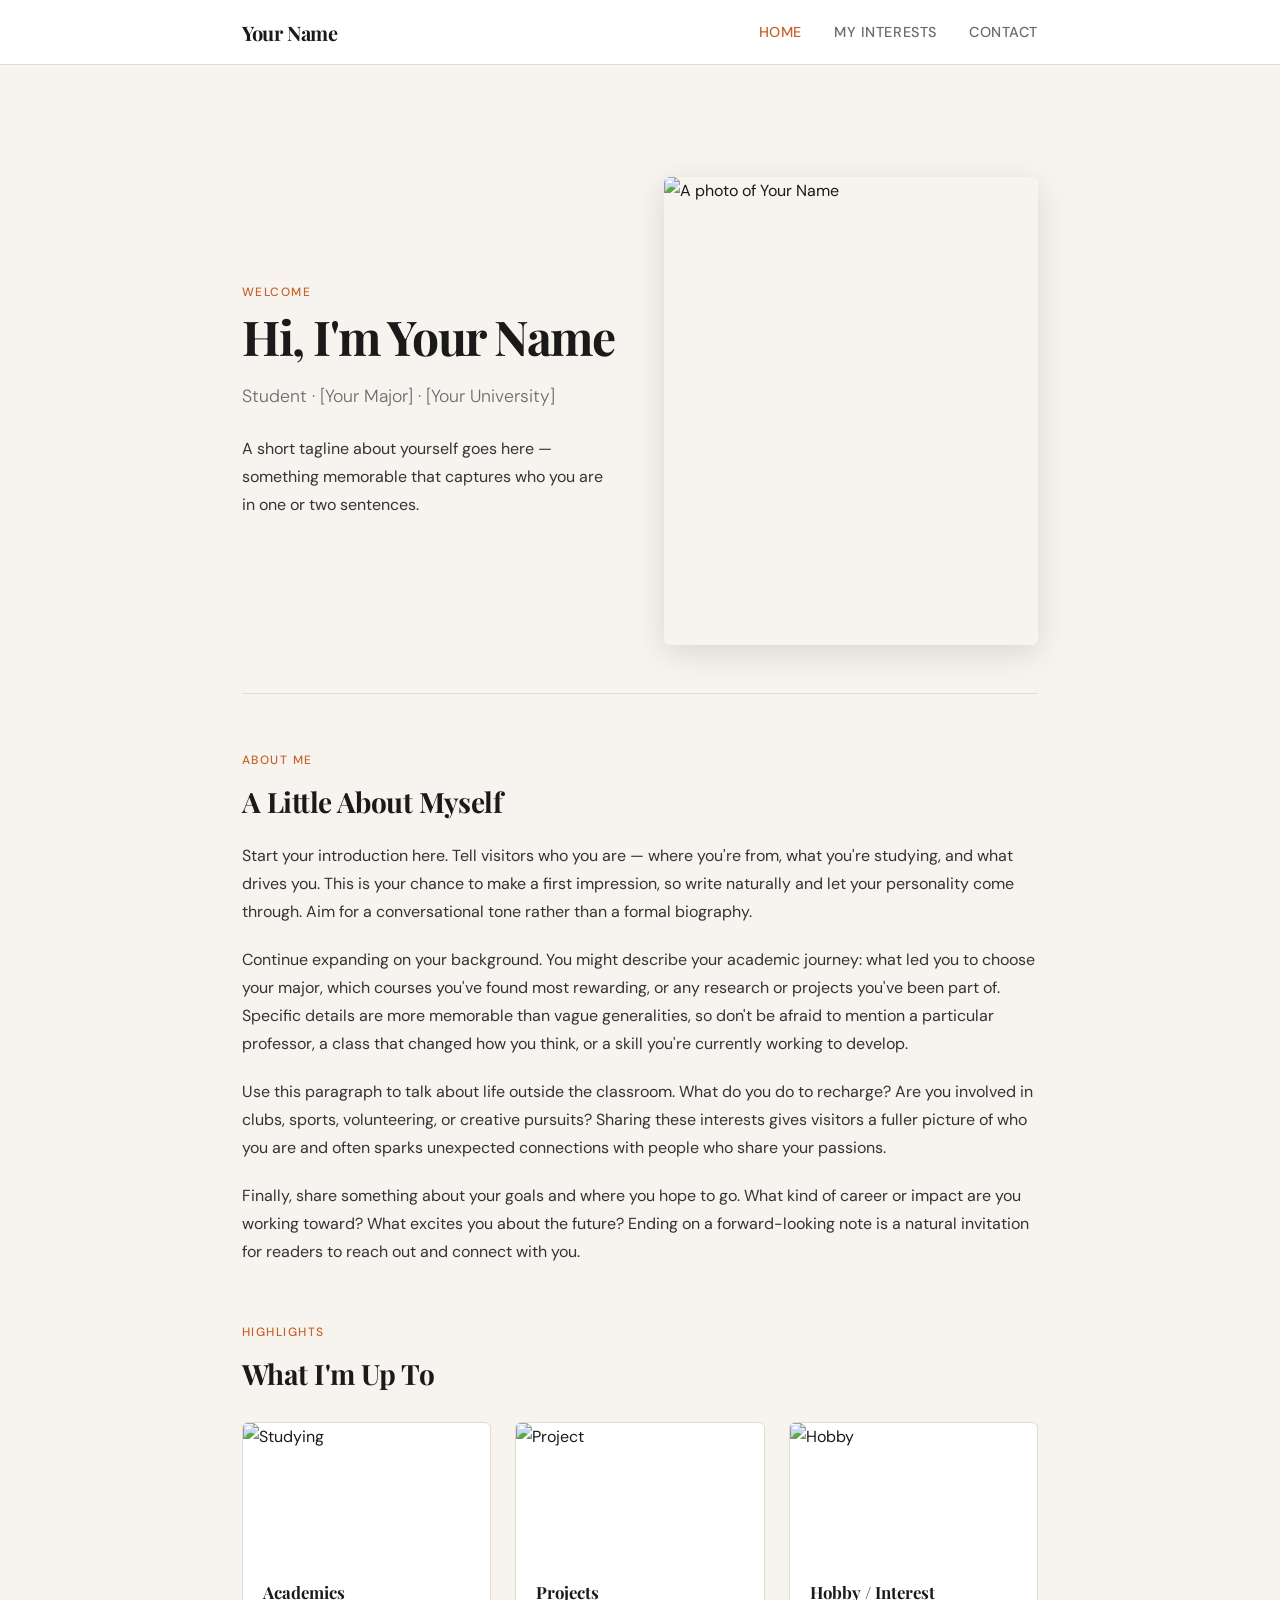
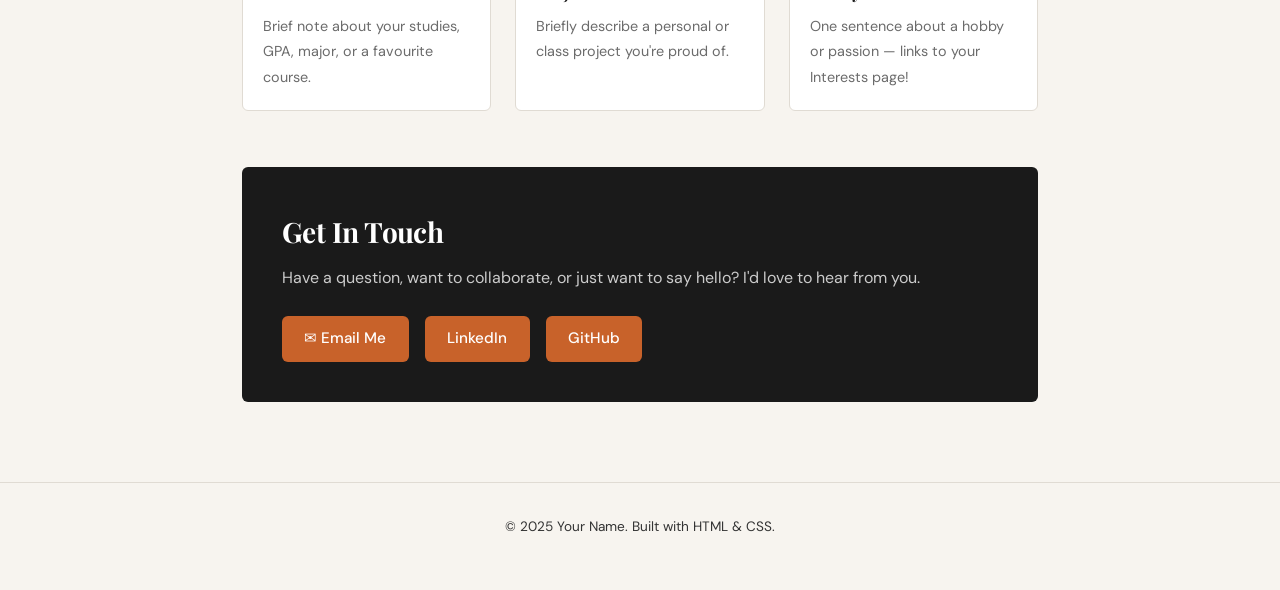
==== index.html @ 6c68a372 "added template files to dir" ====
<!DOCTYPE html>
<html lang="en">
<head>
  <meta charset="UTF-8" />
  <meta name="viewport" content="width=device-width, initial-scale=1.0" />
  <title>Your Name — Personal Website</title>
  <link rel="stylesheet" href="style.css" />
</head>
<body>

  <!-- ==================== NAVIGATION ==================== -->
  <nav>
    <div class="nav-inner">
      <a href="index.html" class="nav-logo">Your Name</a>
      <ul class="nav-links">
        <li><a href="index.html" class="active">Home</a></li>
        <li><a href="interests.html">My Interests</a></li>
        <li><a href="index.html#contact">Contact</a></li>
      </ul>
    </div>
  </nav>

  <!-- ==================== MAIN CONTENT ==================== -->
  <main class="page">

    <!-- HERO SECTION -->
    <section class="hero">
      <div class="hero-text">
        <p class="section-label">Welcome</p>
        <h1>Hi, I'm Your Name</h1>
        <p class="subtitle">Student · [Your Major] · [Your University]</p>
        <p>
          A short tagline about yourself goes here — something memorable that
          captures who you are in one or two sentences.
        </p>
      </div>
      <!-- Replace src with your own photo -->
      <img
        class="hero-img"
        src="images/profile.jpg"
        alt="A photo of Your Name"
      />
    </section>

    <!-- ABOUT SECTION -->
    <section class="section">
      <p class="section-label">About Me</p>
      <h2>A Little About Myself</h2>

      <!--
        REQUIREMENT: At least 200 words in this introduction.
        Replace the placeholder paragraphs below with your own text.
      -->
      <p>
        Start your introduction here. Tell visitors who you are — where you're
        from, what you're studying, and what drives you. This is your chance to
        make a first impression, so write naturally and let your personality
        come through. Aim for a conversational tone rather than a formal
        biography.
      </p>
      <p>
        Continue expanding on your background. You might describe your academic
        journey: what led you to choose your major, which courses you've found
        most rewarding, or any research or projects you've been part of. Specific
        details are more memorable than vague generalities, so don't be afraid
        to mention a particular professor, a class that changed how you think, or
        a skill you're currently working to develop.
      </p>
      <p>
        Use this paragraph to talk about life outside the classroom. What do you
        do to recharge? Are you involved in clubs, sports, volunteering, or
        creative pursuits? Sharing these interests gives visitors a fuller picture
        of who you are and often sparks unexpected connections with people who
        share your passions.
      </p>
      <p>
        Finally, share something about your goals and where you hope to go.
        What kind of career or impact are you working toward? What excites you
        about the future? Ending on a forward-looking note is a natural
        invitation for readers to reach out and connect with you.
        <!-- Add more text as needed to reach 200+ words total. -->
      </p>
    </section>

    <!-- QUICK HIGHLIGHTS (optional visual break) -->
    <section class="section">
      <p class="section-label">Highlights</p>
      <h2>What I'm Up To</h2>
      <div class="card-grid">

        <div class="card">
          <!-- Replace with a relevant image -->
          <img src="images/highlight1.jpg" alt="Studying" />
          <div class="card-body">
            <h3>Academics</h3>
            <p>Brief note about your studies, GPA, major, or a favourite course.</p>
          </div>
        </div>

        <div class="card">
          <img src="images/highlight2.jpg" alt="Project" />
          <div class="card-body">
            <h3>Projects</h3>
            <p>Briefly describe a personal or class project you're proud of.</p>
          </div>
        </div>

        <div class="card">
          <img src="images/highlight3.jpg" alt="Hobby" />
          <div class="card-body">
            <h3>Hobby / Interest</h3>
            <p>One sentence about a hobby or passion — links to your Interests page!</p>
          </div>
        </div>

      </div>
    </section>

    <!-- CONTACT SECTION -->
    <section class="contact-section" id="contact">
      <h2>Get In Touch</h2>
      <p>
        Have a question, want to collaborate, or just want to say hello?
        I'd love to hear from you.
      </p>
      <div class="contact-links">
        <!-- Replace with your real email -->
        <a class="contact-btn" href="mailto:you@example.com">
          ✉ Email Me
        </a>
        <!-- Replace with your real LinkedIn URL -->
        <a class="contact-btn" href="https://linkedin.com/in/yourprofile" target="_blank" rel="noopener">
          LinkedIn
        </a>
        <!-- Replace with your real GitHub URL -->
        <a class="contact-btn" href="https://github.com/yourusername" target="_blank" rel="noopener">
          GitHub
        </a>
      </div>
    </section>

  </main>

  <!-- ==================== FOOTER ==================== -->
  <footer>
    <p>&copy; 2025 Your Name. Built with HTML &amp; CSS.</p>
  </footer>

</body>
</html>
---- style.css ----
/* ===========================
   PERSONAL WEBSITE - style.css
   =========================== */

@import url('https://fonts.googleapis.com/css2?family=Playfair+Display:wght@400;700&family=DM+Sans:wght@300;400;500&display=swap');

/* --- CSS Variables (Color Scheme) --- */
:root {
  --bg:        #f7f4ef;
  --surface:   #ffffff;
  --ink:       #1a1a1a;
  --muted:     #6b6b6b;
  --accent:    #c8622a;
  --accent-lt: #f0ddd0;
  --border:    #e0dbd3;

  --font-display: 'Playfair Display', Georgia, serif;
  --font-body:    'DM Sans', sans-serif;

  --max-w: 860px;
  --radius: 6px;
}

/* --- Reset & Base --- */
*, *::before, *::after { box-sizing: border-box; margin: 0; padding: 0; }

html { scroll-behavior: smooth; }

body {
  background: var(--bg);
  color: var(--ink);
  font-family: var(--font-body);
  font-size: 1rem;
  line-height: 1.75;
  min-height: 100vh;
}

img {
  display: block;
  max-width: 100%;
  height: auto;
  border-radius: var(--radius);
}

a {
  color: var(--accent);
  text-decoration: none;
  transition: opacity 0.2s;
}
a:hover { opacity: 0.75; text-decoration: underline; }

/* ===========================
   NAVIGATION
   =========================== */
nav {
  background: var(--surface);
  border-bottom: 1px solid var(--border);
  position: sticky;
  top: 0;
  z-index: 100;
}

.nav-inner {
  max-width: var(--max-w);
  margin: 0 auto;
  padding: 0 2rem;
  display: flex;
  align-items: center;
  justify-content: space-between;
  height: 64px;
}

.nav-logo {
  font-family: var(--font-display);
  font-size: 1.25rem;
  color: var(--ink);
  font-weight: 700;
  letter-spacing: -0.02em;
}
.nav-logo:hover { opacity: 0.7; text-decoration: none; }

.nav-links {
  display: flex;
  gap: 2rem;
  list-style: none;
}

.nav-links a {
  color: var(--muted);
  font-size: 0.9rem;
  font-weight: 500;
  letter-spacing: 0.04em;
  text-transform: uppercase;
}
.nav-links a:hover,
.nav-links a.active { color: var(--accent); text-decoration: none; }

/* ===========================
   PAGE WRAPPER
   =========================== */
.page {
  max-width: var(--max-w);
  margin: 0 auto;
  padding: 3rem 2rem 5rem;
}

/* ===========================
   HERO (Home Page)
   =========================== */
.hero {
  display: grid;
  grid-template-columns: 1fr 1fr;
  gap: 3rem;
  align-items: center;
  padding: 4rem 0 3rem;
  border-bottom: 1px solid var(--border);
  margin-bottom: 3.5rem;
}

.hero-text h1 {
  font-family: var(--font-display);
  font-size: clamp(2rem, 5vw, 3rem);
  line-height: 1.15;
  letter-spacing: -0.03em;
  margin-bottom: 1rem;
}

.hero-text .subtitle {
  font-size: 1.1rem;
  color: var(--muted);
  font-weight: 300;
  margin-bottom: 1.5rem;
}

.hero-img {
  width: 100%;
  aspect-ratio: 4/5;
  object-fit: cover;
  border-radius: var(--radius);
  box-shadow: 0 8px 32px rgba(0,0,0,0.12);
}

/* ===========================
   SECTION HEADINGS
   =========================== */
.section-label {
  font-size: 0.75rem;
  font-weight: 500;
  letter-spacing: 0.12em;
  text-transform: uppercase;
  color: var(--accent);
  margin-bottom: 0.4rem;
}

h2 {
  font-family: var(--font-display);
  font-size: 1.75rem;
  letter-spacing: -0.02em;
  margin-bottom: 1rem;
}

h3 {
  font-family: var(--font-display);
  font-size: 1.25rem;
  margin-bottom: 0.75rem;
}

p { margin-bottom: 1.25rem; color: #333; }

/* ===========================
   CONTENT SECTIONS
   =========================== */
.section { margin-bottom: 3.5rem; }

/* Inline image with text */
.media-block {
  display: grid;
  grid-template-columns: 1fr 1.6fr;
  gap: 2rem;
  align-items: start;
  margin: 2rem 0;
}
.media-block img {
  width: 100%;
  aspect-ratio: 1;
  object-fit: cover;
}

/* ===========================
   LISTS
   =========================== */
ul.styled, ol.styled {
  padding-left: 1.4rem;
  margin-bottom: 1.25rem;
}
ul.styled li, ol.styled li {
  margin-bottom: 0.5rem;
  color: #333;
}
ul.styled li::marker { color: var(--accent); }
ol.styled li::marker { color: var(--accent); font-weight: 700; }

/* Tag-pill list */
.tag-list {
  display: flex;
  flex-wrap: wrap;
  gap: 0.5rem;
  list-style: none;
  padding: 0;
  margin-bottom: 1.5rem;
}
.tag-list li {
  background: var(--accent-lt);
  color: var(--accent);
  padding: 0.25rem 0.8rem;
  border-radius: 999px;
  font-size: 0.85rem;
  font-weight: 500;
}

/* ===========================
   CARDS (Second Page)
   =========================== */
.card-grid {
  display: grid;
  grid-template-columns: repeat(auto-fill, minmax(240px, 1fr));
  gap: 1.5rem;
  margin: 1.5rem 0;
}

.card {
  background: var(--surface);
  border: 1px solid var(--border);
  border-radius: var(--radius);
  overflow: hidden;
  transition: box-shadow 0.25s, transform 0.25s;
}
.card:hover {
  box-shadow: 0 6px 24px rgba(0,0,0,0.1);
  transform: translateY(-3px);
}
.card img {
  width: 100%;
  aspect-ratio: 16/9;
  object-fit: cover;
  border-radius: 0;
}
.card-body { padding: 1rem 1.25rem 1.25rem; }
.card-body h3 { font-size: 1.05rem; margin-bottom: 0.4rem; }
.card-body p  { font-size: 0.9rem; margin-bottom: 0; color: var(--muted); }

/* ===========================
   CONTACT SECTION
   =========================== */
.contact-section {
  background: var(--ink);
  color: #f7f4ef;
  border-radius: var(--radius);
  padding: 2.5rem;
  margin-top: 3rem;
}
.contact-section h2 {
  color: #fff;
  margin-bottom: 0.5rem;
}
.contact-section p {
  color: #ccc;
  margin-bottom: 1.5rem;
}
.contact-links {
  display: flex;
  flex-wrap: wrap;
  gap: 1rem;
}
.contact-btn {
  display: inline-flex;
  align-items: center;
  gap: 0.5rem;
  background: var(--accent);
  color: #fff !important;
  padding: 0.6rem 1.4rem;
  border-radius: var(--radius);
  font-weight: 500;
  font-size: 0.95rem;
  transition: background 0.2s, transform 0.15s;
}
.contact-btn:hover {
  background: #a84e1f;
  transform: translateY(-1px);
  text-decoration: none;
  opacity: 1;
}

/* ===========================
   FOOTER
   =========================== */
footer {
  border-top: 1px solid var(--border);
  text-align: center;
  padding: 2rem;
  font-size: 0.85rem;
  color: var(--muted);
}

/* ===========================
   RESPONSIVE
   =========================== */
@media (max-width: 640px) {
  .hero { grid-template-columns: 1fr; }
  .hero-img { order: -1; aspect-ratio: 16/9; }
  .media-block { grid-template-columns: 1fr; }
  .nav-links { gap: 1.2rem; }
}
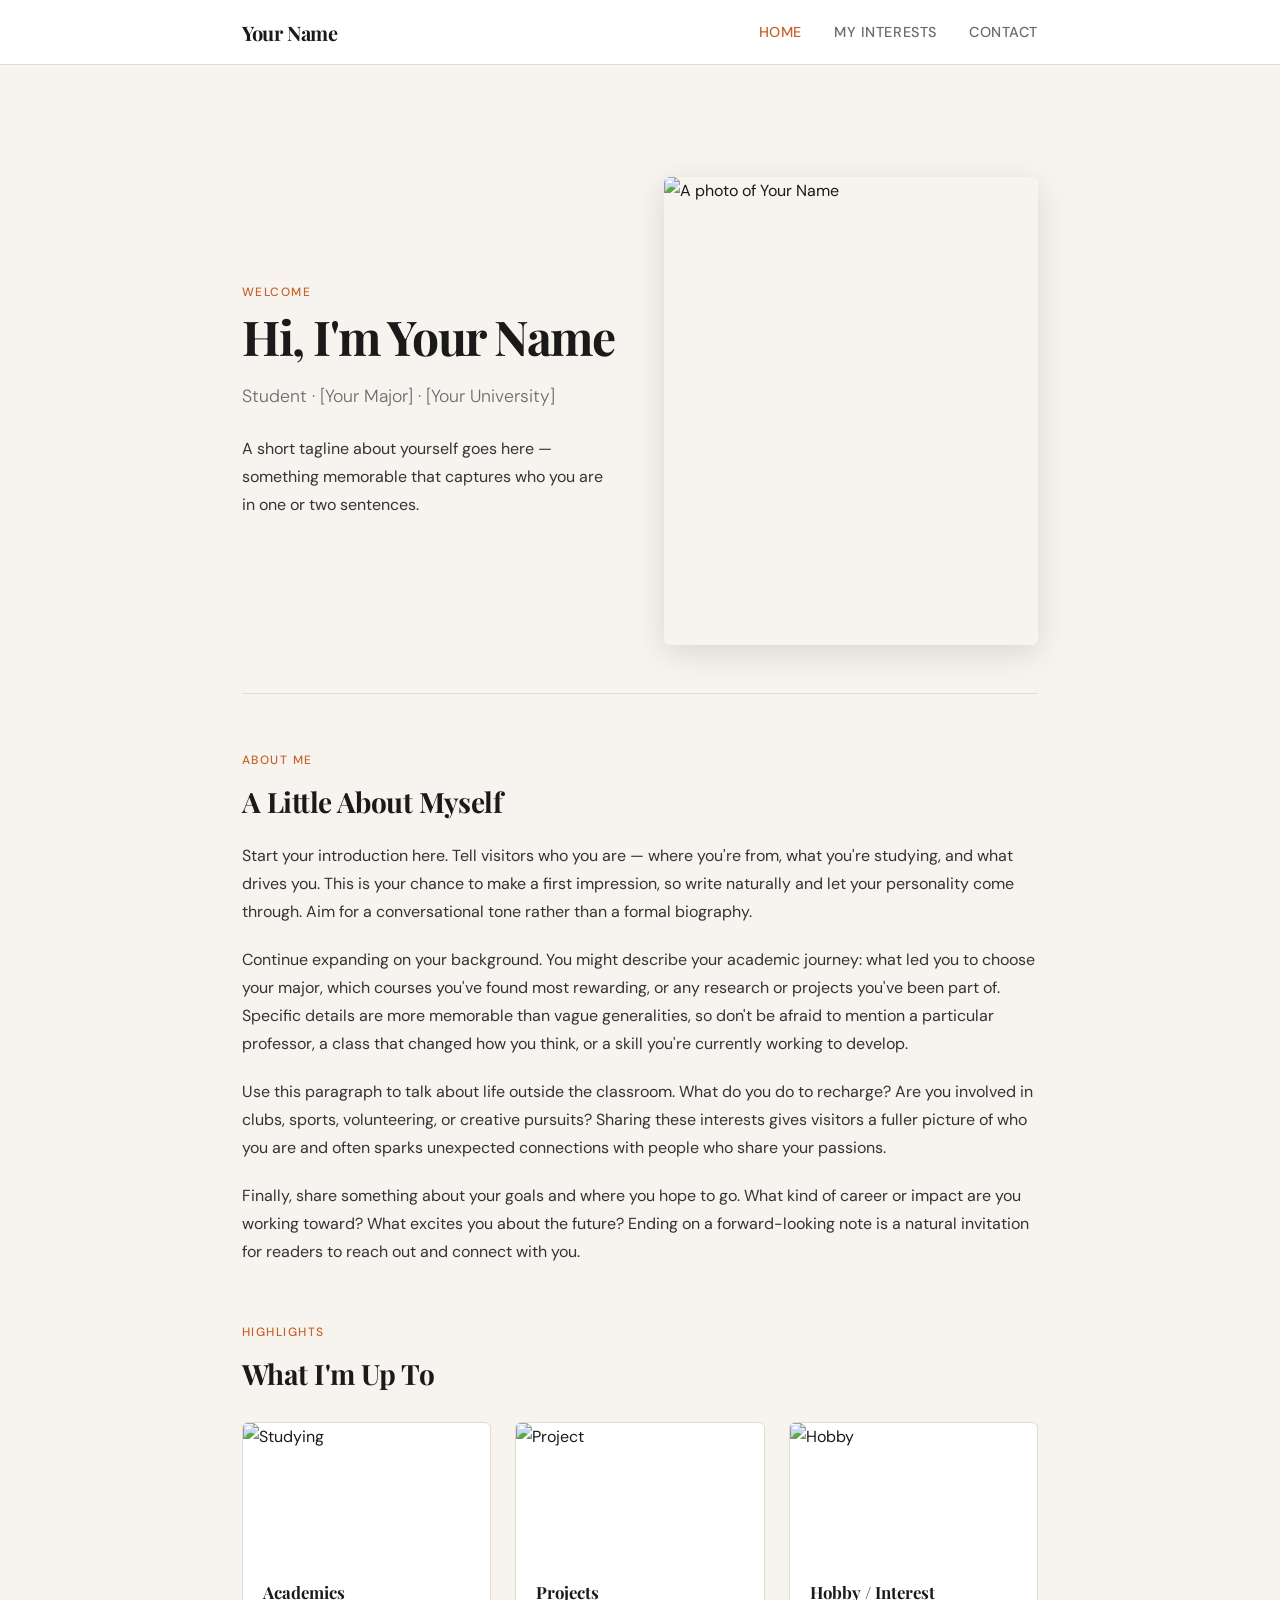
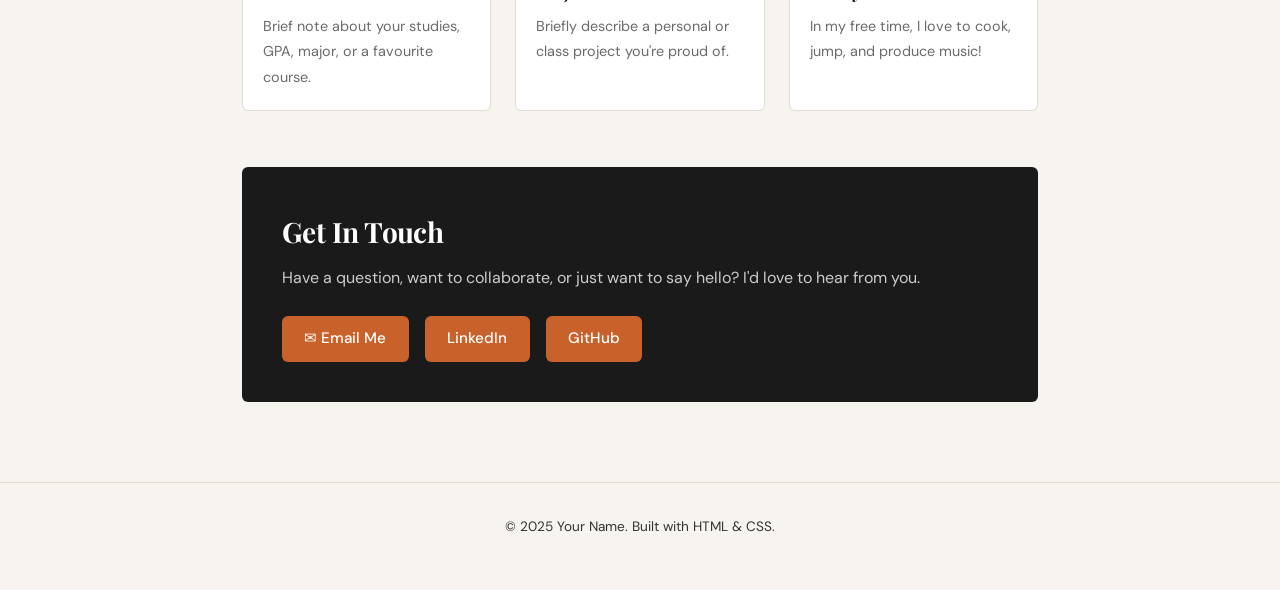
==== commit a5a80be9: "changed some of the personal info" ====
--- a/index.html
+++ b/index.html
@@ -109,7 +109,7 @@
           <img src="images/highlight3.jpg" alt="Hobby" />
           <div class="card-body">
             <h3>Hobby / Interest</h3>
-            <p>One sentence about a hobby or passion — links to your Interests page!</p>
+            <p>In my free time, I love to cook, jump, and produce music!</p>
           </div>
         </div>
 
@@ -125,15 +125,15 @@
       </p>
       <div class="contact-links">
         <!-- Replace with your real email -->
-        <a class="contact-btn" href="mailto:you@example.com">
+        <a class="contact-btn" href="ianspraguesolberg@gmail.com">
           ✉ Email Me
         </a>
         <!-- Replace with your real LinkedIn URL -->
-        <a class="contact-btn" href="https://linkedin.com/in/yourprofile" target="_blank" rel="noopener">
+        <a class="contact-btn" href="https://linkedin.com/in/iansolberg" target="_blank" rel="noopener">
           LinkedIn
         </a>
         <!-- Replace with your real GitHub URL -->
-        <a class="contact-btn" href="https://github.com/yourusername" target="_blank" rel="noopener">
+        <a class="contact-btn" href="https://github.com/iasolb" target="_blank" rel="noopener">
           GitHub
         </a>
       </div>
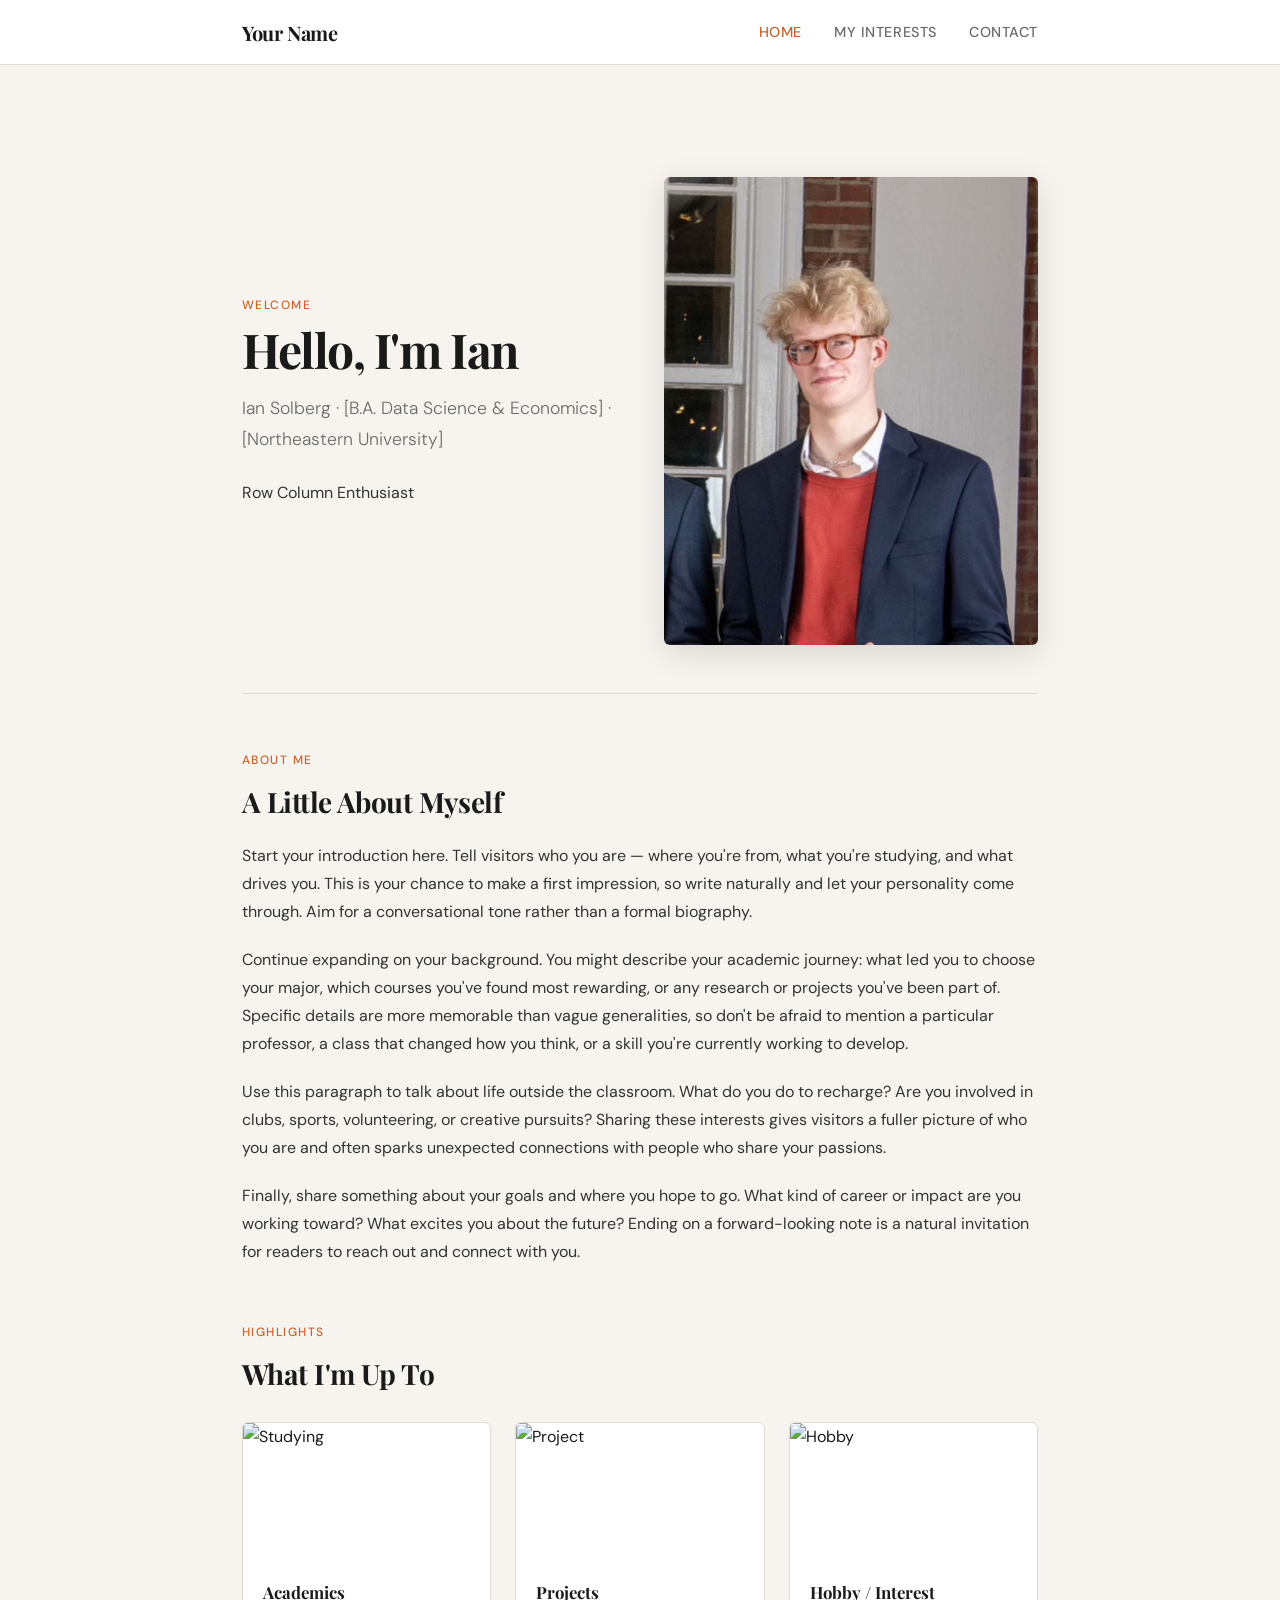
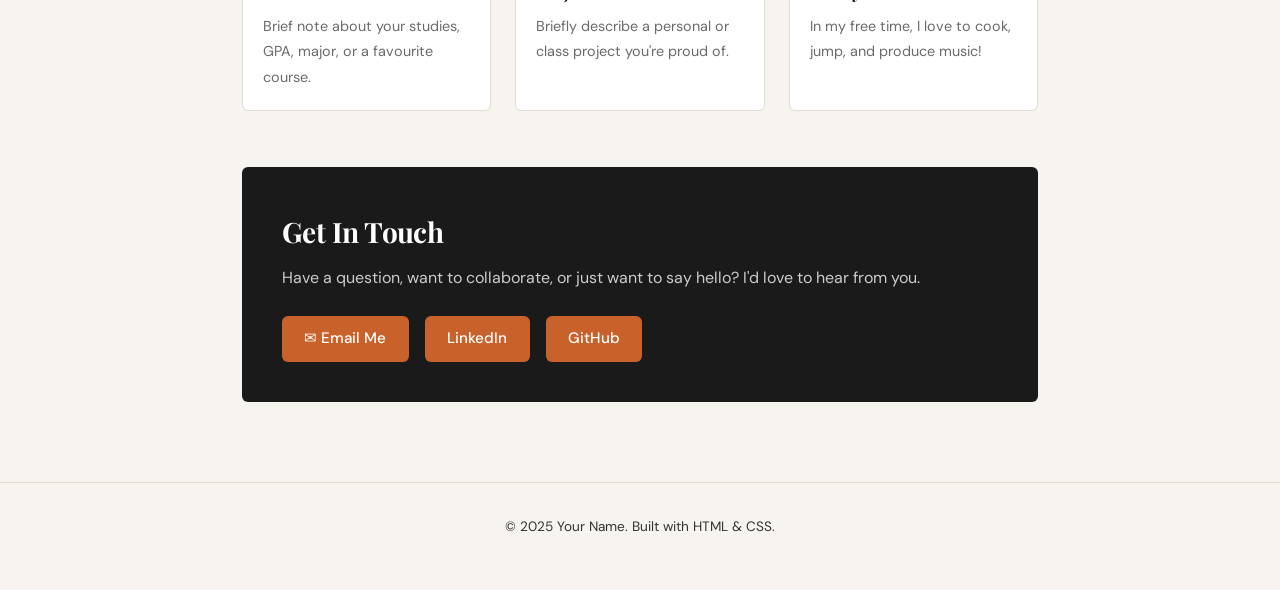
==== commit f3da8616: "please work" ====
--- a/index.html
+++ b/index.html
@@ -27,18 +27,17 @@
     <section class="hero">
       <div class="hero-text">
         <p class="section-label">Welcome</p>
-        <h1>Hi, I'm Your Name</h1>
-        <p class="subtitle">Student · [Your Major] · [Your University]</p>
+        <h1>Hello, I'm Ian</h1>
+        <p class="subtitle">Ian Solberg · [B.A. Data Science & Economics] · [Northeastern University]</p>
         <p>
-          A short tagline about yourself goes here — something memorable that
-          captures who you are in one or two sentences.
+          Row Column Enthusiast
         </p>
       </div>
       <!-- Replace src with your own photo -->
       <img
         class="hero-img"
-        src="images/profile.jpg"
-        alt="A photo of Your Name"
+        src="resources/ProfilePic.jpg"
+        alt=""
       />
     </section>
 
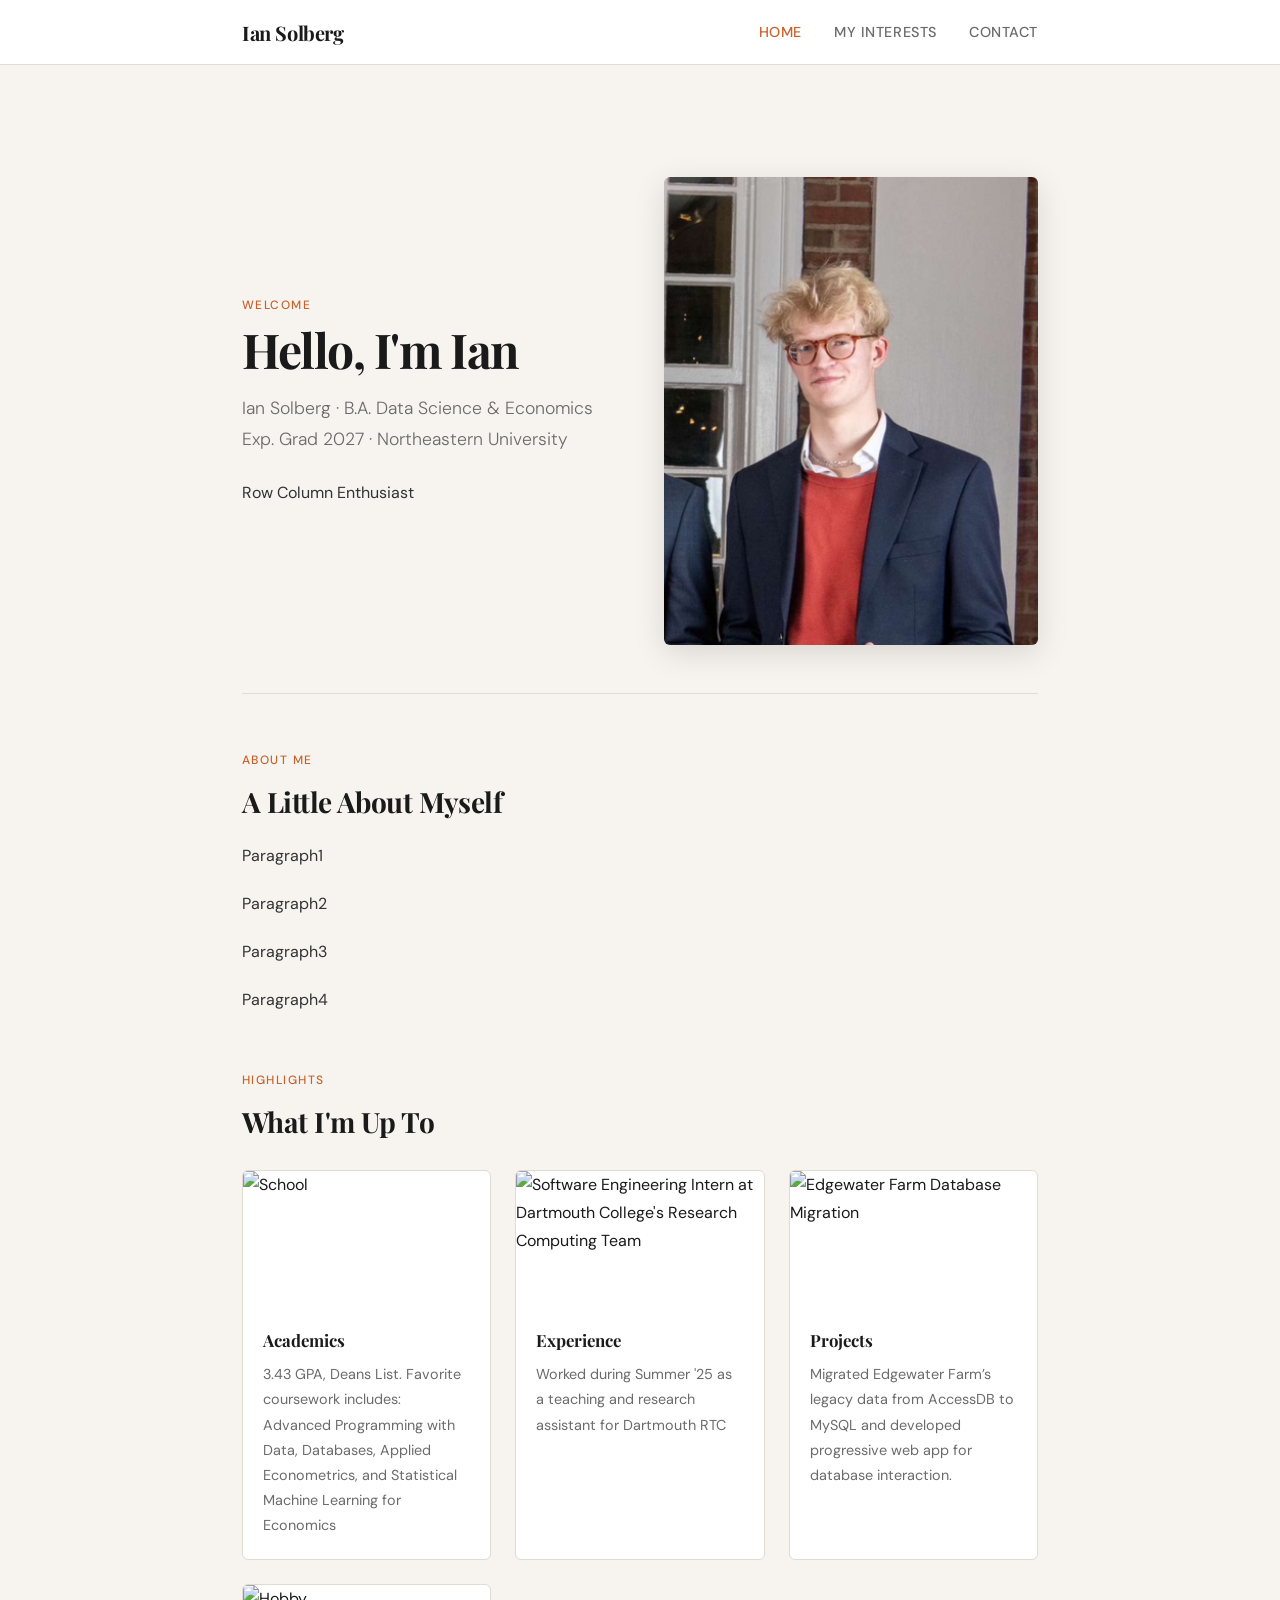
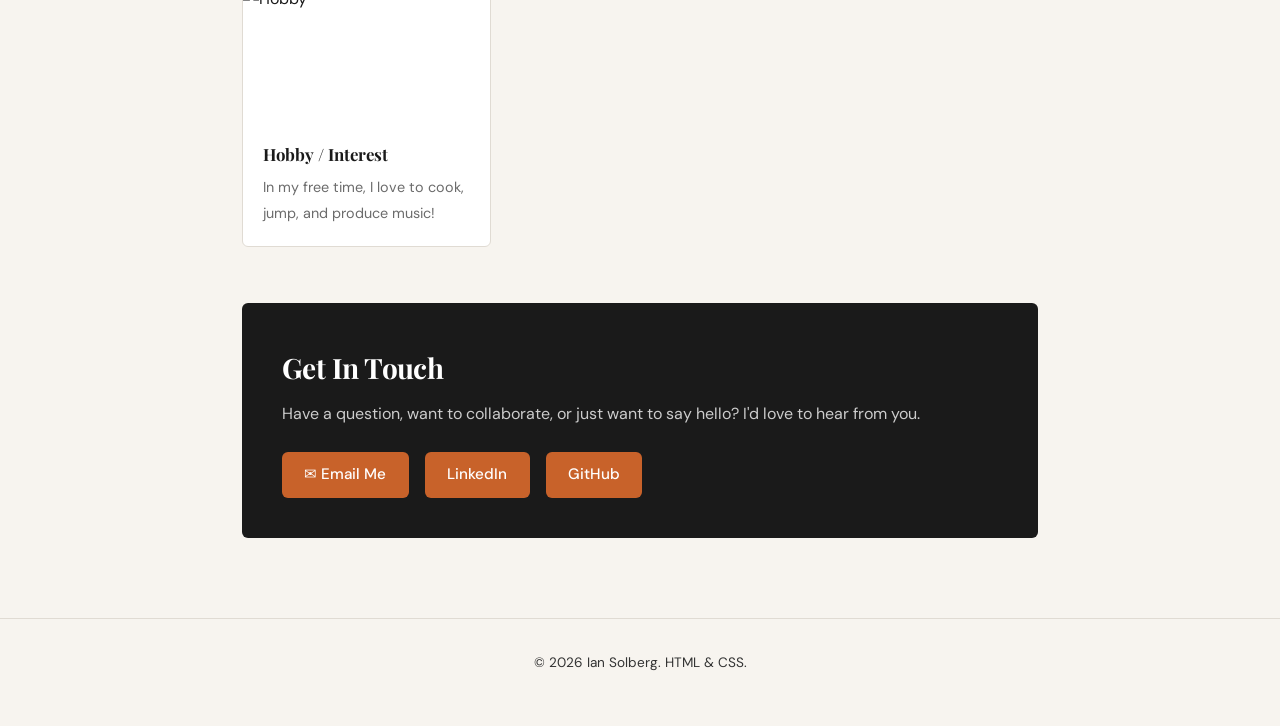
==== commit dad14807: "edgewater picture etc" ====
--- a/index.html
+++ b/index.html
@@ -3,7 +3,7 @@
 <head>
   <meta charset="UTF-8" />
   <meta name="viewport" content="width=device-width, initial-scale=1.0" />
-  <title>Your Name — Personal Website</title>
+  <title>Ian Solberg — Personal Site</title>
   <link rel="stylesheet" href="style.css" />
 </head>
 <body>
@@ -11,7 +11,7 @@
   <!-- ==================== NAVIGATION ==================== -->
   <nav>
     <div class="nav-inner">
-      <a href="index.html" class="nav-logo">Your Name</a>
+      <a href="index.html" class="nav-logo">Ian Solberg</a>
       <ul class="nav-links">
         <li><a href="index.html" class="active">Home</a></li>
         <li><a href="interests.html">My Interests</a></li>
@@ -28,7 +28,7 @@
       <div class="hero-text">
         <p class="section-label">Welcome</p>
         <h1>Hello, I'm Ian</h1>
-        <p class="subtitle">Ian Solberg · [B.A. Data Science & Economics] · [Northeastern University]</p>
+        <p class="subtitle">Ian Solberg · B.A. Data Science & Economics Exp. Grad 2027 · Northeastern University</p>
         <p>
           Row Column Enthusiast
         </p>
@@ -51,33 +51,16 @@
         Replace the placeholder paragraphs below with your own text.
       -->
       <p>
-        Start your introduction here. Tell visitors who you are — where you're
-        from, what you're studying, and what drives you. This is your chance to
-        make a first impression, so write naturally and let your personality
-        come through. Aim for a conversational tone rather than a formal
-        biography.
+        Paragraph1
       </p>
       <p>
-        Continue expanding on your background. You might describe your academic
-        journey: what led you to choose your major, which courses you've found
-        most rewarding, or any research or projects you've been part of. Specific
-        details are more memorable than vague generalities, so don't be afraid
-        to mention a particular professor, a class that changed how you think, or
-        a skill you're currently working to develop.
+        Paragraph2
       </p>
       <p>
-        Use this paragraph to talk about life outside the classroom. What do you
-        do to recharge? Are you involved in clubs, sports, volunteering, or
-        creative pursuits? Sharing these interests gives visitors a fuller picture
-        of who you are and often sparks unexpected connections with people who
-        share your passions.
+        Paragraph3
       </p>
       <p>
-        Finally, share something about your goals and where you hope to go.
-        What kind of career or impact are you working toward? What excites you
-        about the future? Ending on a forward-looking note is a natural
-        invitation for readers to reach out and connect with you.
-        <!-- Add more text as needed to reach 200+ words total. -->
+        Paragraph4
       </p>
     </section>
 
@@ -89,23 +72,30 @@
 
         <div class="card">
           <!-- Replace with a relevant image -->
-          <img src="images/highlight1.jpg" alt="Studying" />
+          <img src="resources/northeastern.jpg" alt="School" />
           <div class="card-body">
             <h3>Academics</h3>
-            <p>Brief note about your studies, GPA, major, or a favourite course.</p>
+            <p>3.43 GPA, Deans List. Favorite coursework includes: Advanced Programming with Data, Databases, Applied Econometrics, and Statistical Machine Learning for Economics</p>
+          </div>
+        </div>
+        <div class="card">
+          <img src="resources/dartmouth.jpg" alt="Software Engineering Intern at Dartmouth College's Research Computing Team" />
+          <div class="card-body">
+            <h3>Experience</h3>
+            <p>Worked during Summer '25 as a teaching and research assistant for Dartmouth RTC</p>
           </div>
         </div>
 
         <div class="card">
-          <img src="images/highlight2.jpg" alt="Project" />
+          <img src="resources/edgewater.jpg" alt="Edgewater Farm Database Migration" />
           <div class="card-body">
             <h3>Projects</h3>
-            <p>Briefly describe a personal or class project you're proud of.</p>
+            <p>Migrated Edgewater Farm’s legacy data from AccessDB to MySQL and developed progressive web app for database interaction.</p>
           </div>
         </div>
 
         <div class="card">
-          <img src="images/highlight3.jpg" alt="Hobby" />
+          <img src="resources/jump.jpg" alt="Hobby" />
           <div class="card-body">
             <h3>Hobby / Interest</h3>
             <p>In my free time, I love to cook, jump, and produce music!</p>
@@ -142,7 +132,7 @@
 
   <!-- ==================== FOOTER ==================== -->
   <footer>
-    <p>&copy; 2025 Your Name. Built with HTML &amp; CSS.</p>
+    <p>&copy; 2026 Ian Solberg. HTML &amp; CSS.</p>
   </footer>
 
 </body>
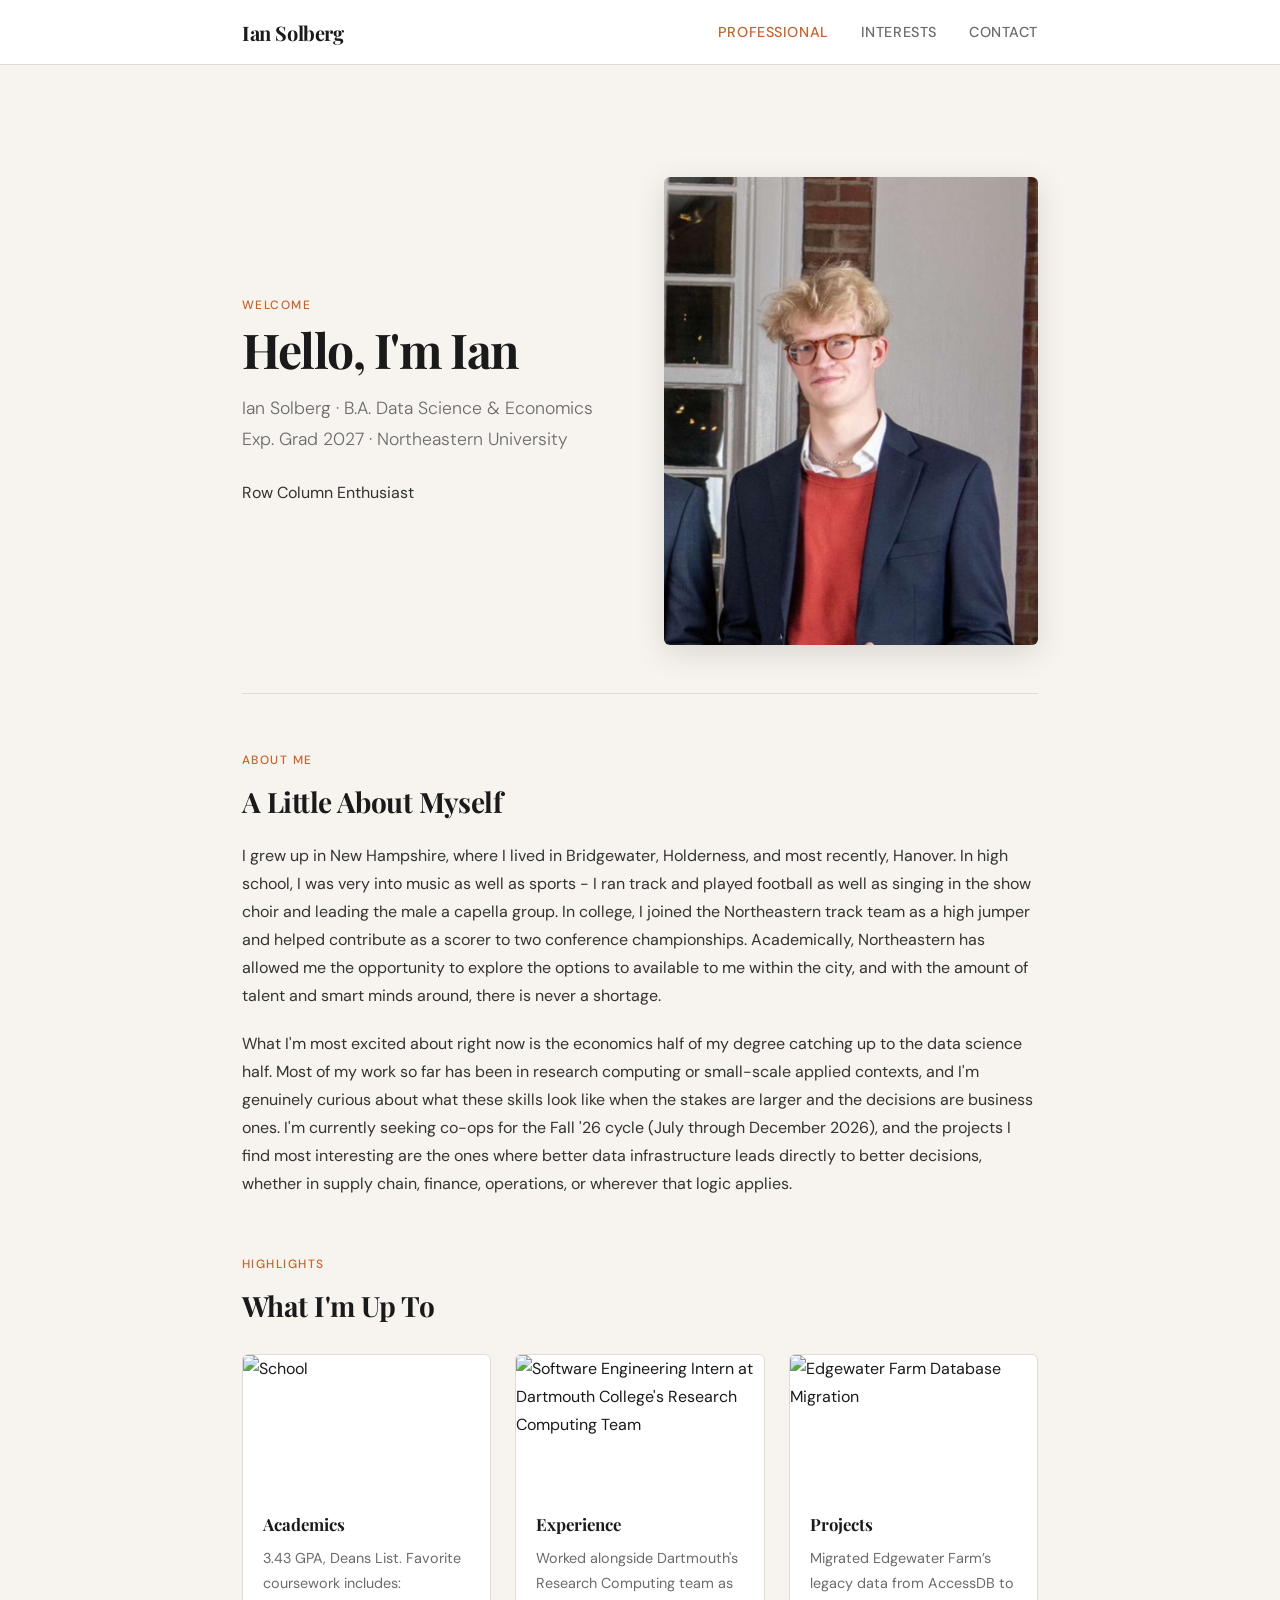
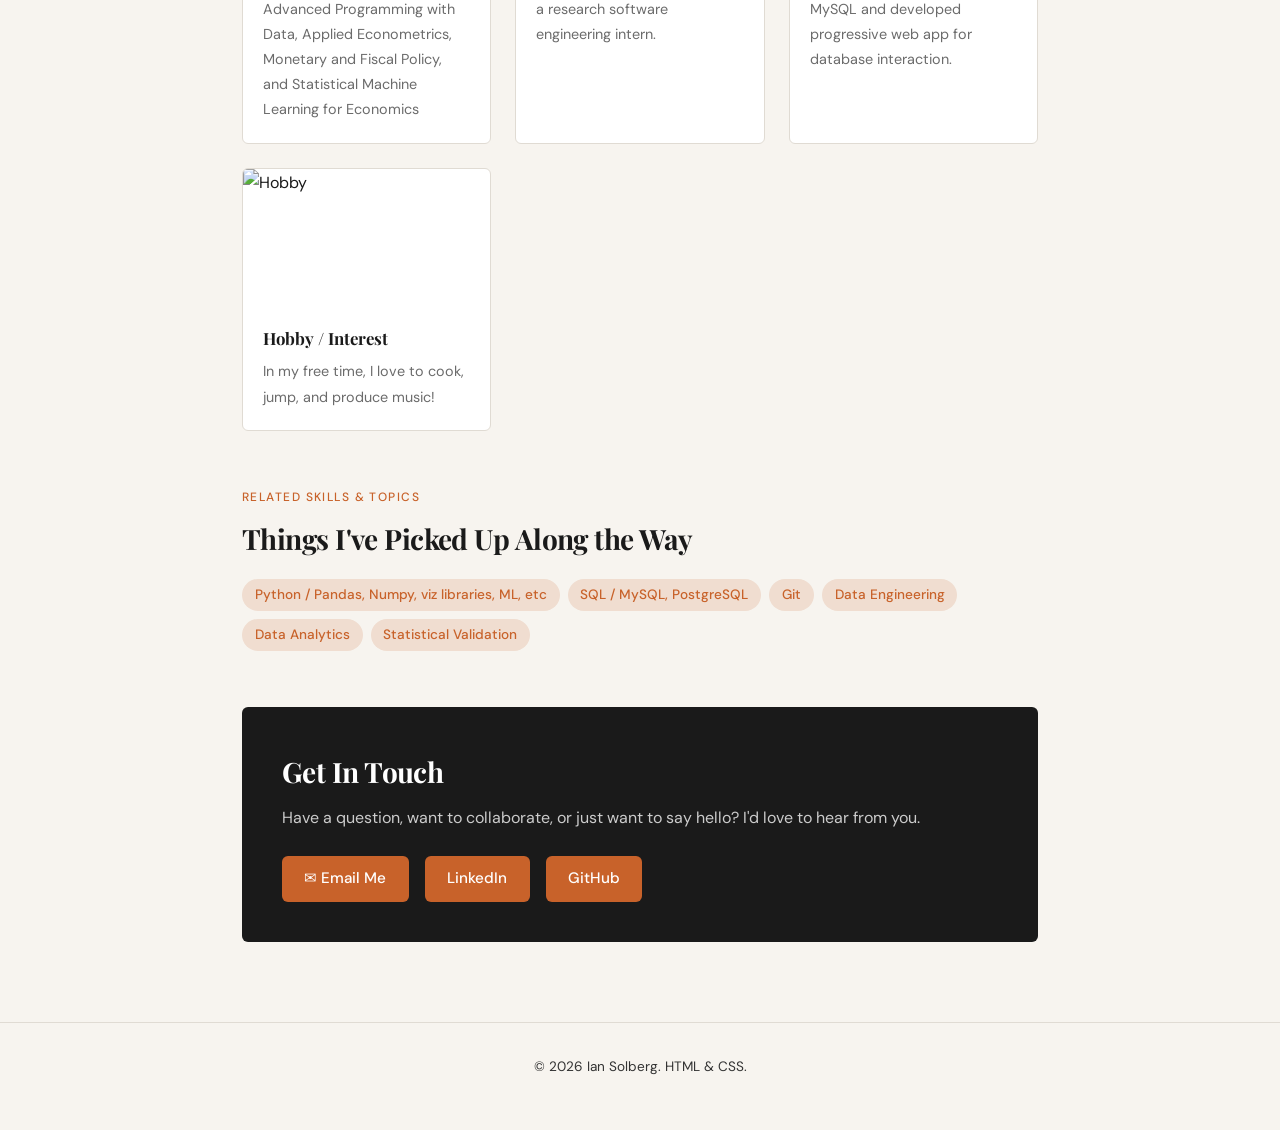
==== commit 9794ec8e: "not sure why not synced" ====
--- a/index.html
+++ b/index.html
@@ -13,8 +13,8 @@
     <div class="nav-inner">
       <a href="index.html" class="nav-logo">Ian Solberg</a>
       <ul class="nav-links">
-        <li><a href="index.html" class="active">Home</a></li>
-        <li><a href="interests.html">My Interests</a></li>
+        <li><a href="index.html" class="active">Professional</a></li>
+        <li><a href="interests.html">Interests</a></li>
         <li><a href="index.html#contact">Contact</a></li>
       </ul>
     </div>
@@ -51,16 +51,15 @@
         Replace the placeholder paragraphs below with your own text.
       -->
       <p>
-        Paragraph1
+        I grew up in New Hampshire, where I lived in Bridgewater, Holderness, and most recently, Hanover. 
+        In high school, I was very into music as well as sports - I ran track and played football as well as 
+        singing in the show choir and leading the male a capella group. In college, I joined the Northeastern
+        track team as a high jumper and helped contribute as a scorer to two conference championships. Academically,
+        Northeastern has allowed me the opportunity to explore the options to available to me within the city, and with the amount
+        of talent and smart minds around, there is never a shortage.
       </p>
       <p>
-        Paragraph2
-      </p>
-      <p>
-        Paragraph3
-      </p>
-      <p>
-        Paragraph4
+        What I'm most excited about right now is the economics half of my degree catching up to the data science half. Most of my work so far has been in research computing or small-scale applied contexts, and I'm genuinely curious about what these skills look like when the stakes are larger and the decisions are business ones. I'm currently seeking co-ops for the Fall '26 cycle (July through December 2026), and the projects I find most interesting are the ones where better data infrastructure leads directly to better decisions, whether in supply chain, finance, operations, or wherever that logic applies.
       </p>
     </section>
 
@@ -75,14 +74,14 @@
           <img src="resources/northeastern.jpg" alt="School" />
           <div class="card-body">
             <h3>Academics</h3>
-            <p>3.43 GPA, Deans List. Favorite coursework includes: Advanced Programming with Data, Databases, Applied Econometrics, and Statistical Machine Learning for Economics</p>
+            <p>3.43 GPA, Deans List. Favorite coursework includes: Advanced Programming with Data, Applied Econometrics, Monetary and Fiscal Policy, and Statistical Machine Learning for Economics</p>
           </div>
         </div>
         <div class="card">
           <img src="resources/dartmouth.jpg" alt="Software Engineering Intern at Dartmouth College's Research Computing Team" />
           <div class="card-body">
             <h3>Experience</h3>
-            <p>Worked during Summer '25 as a teaching and research assistant for Dartmouth RTC</p>
+            <p>Worked alongside Dartmouth's Research Computing team as a research software engineering intern.</p>
           </div>
         </div>
 
@@ -103,6 +102,22 @@
         </div>
 
       </div>
+    </section>
+
+    <section class="section">
+      <p class="section-label">Related Skills &amp; Topics</p>
+      <h2>Things I've Picked Up Along the Way</h2>
+     
+
+      <!-- Tag-pill list (unordered) -->
+      <ul class="tag-list">
+        <li>Python / Pandas, Numpy, viz libraries, ML, etc</li>
+        <li>SQL / MySQL, PostgreSQL</li>
+        <li>Git</li>
+        <li>Data Engineering</li>
+        <li>Data Analytics</li>
+        <li>Statistical Validation</li>
+      </ul>
     </section>
 
     <!-- CONTACT SECTION -->
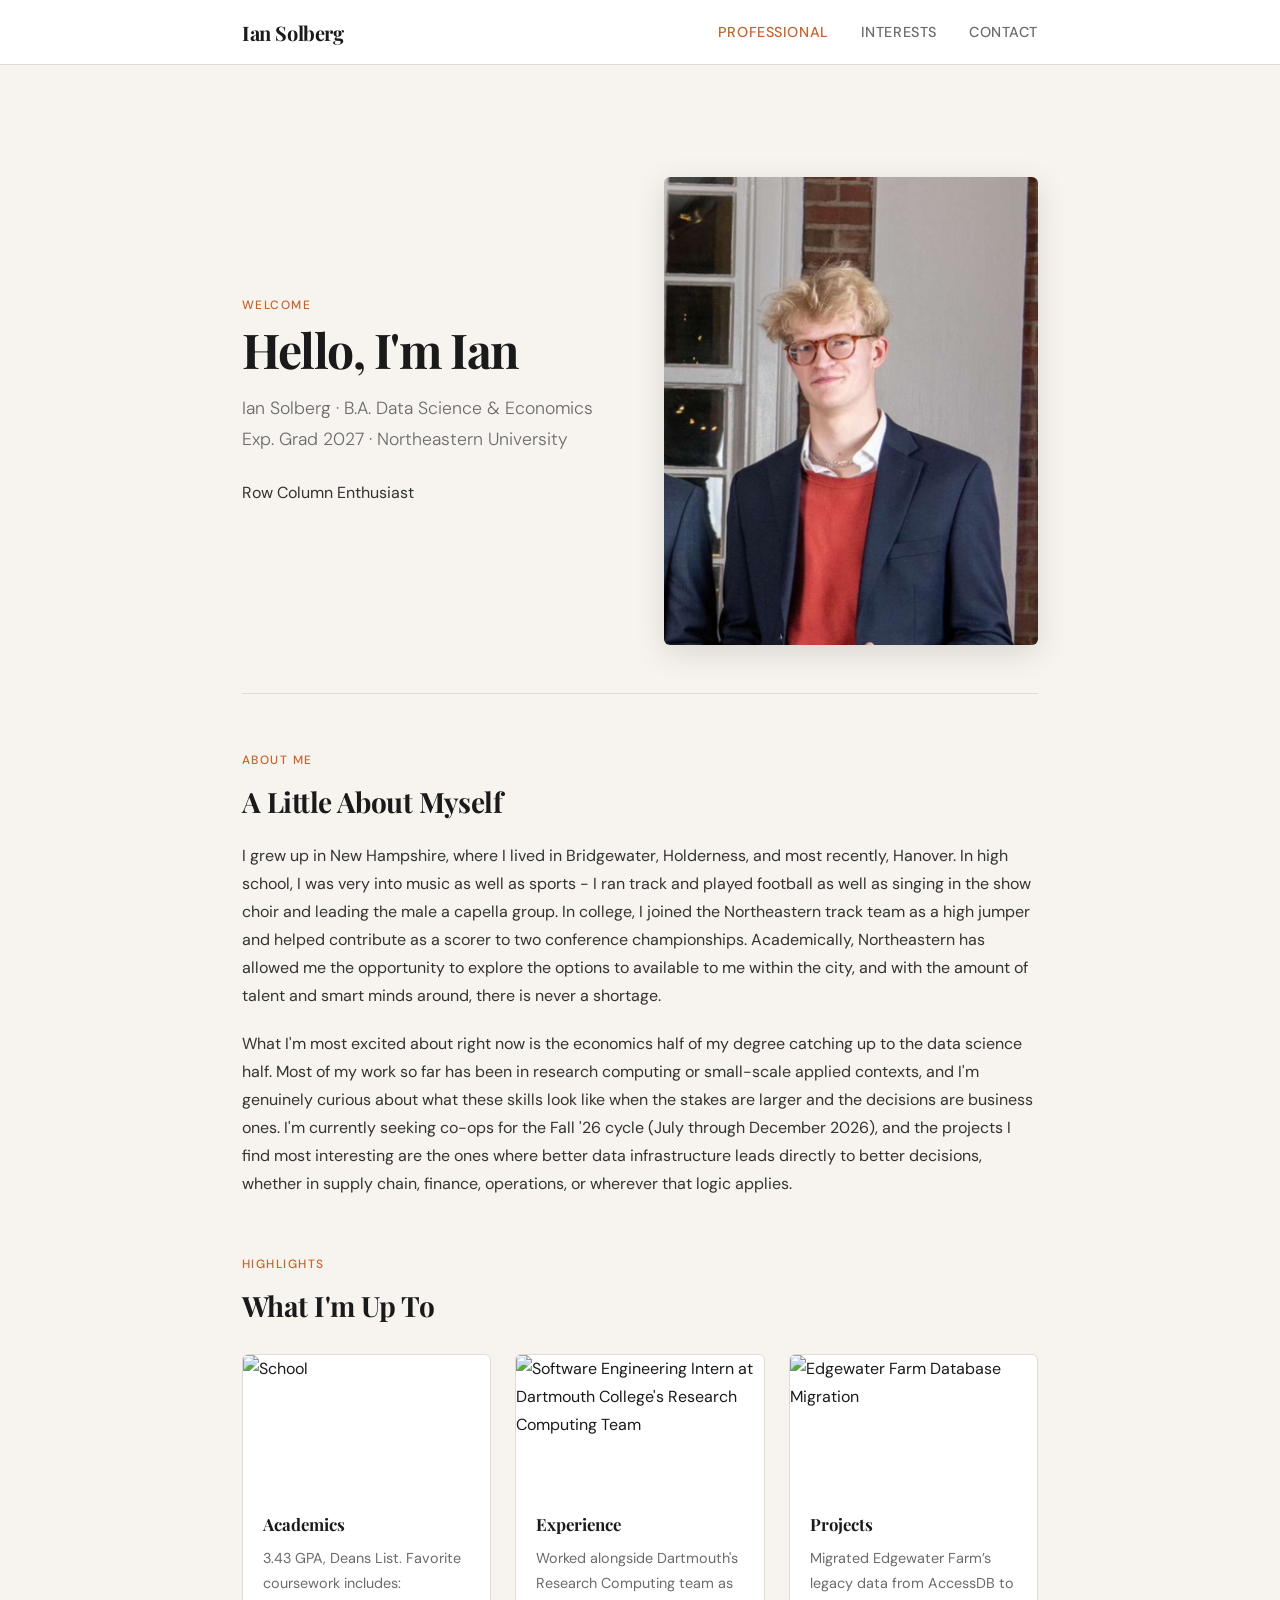
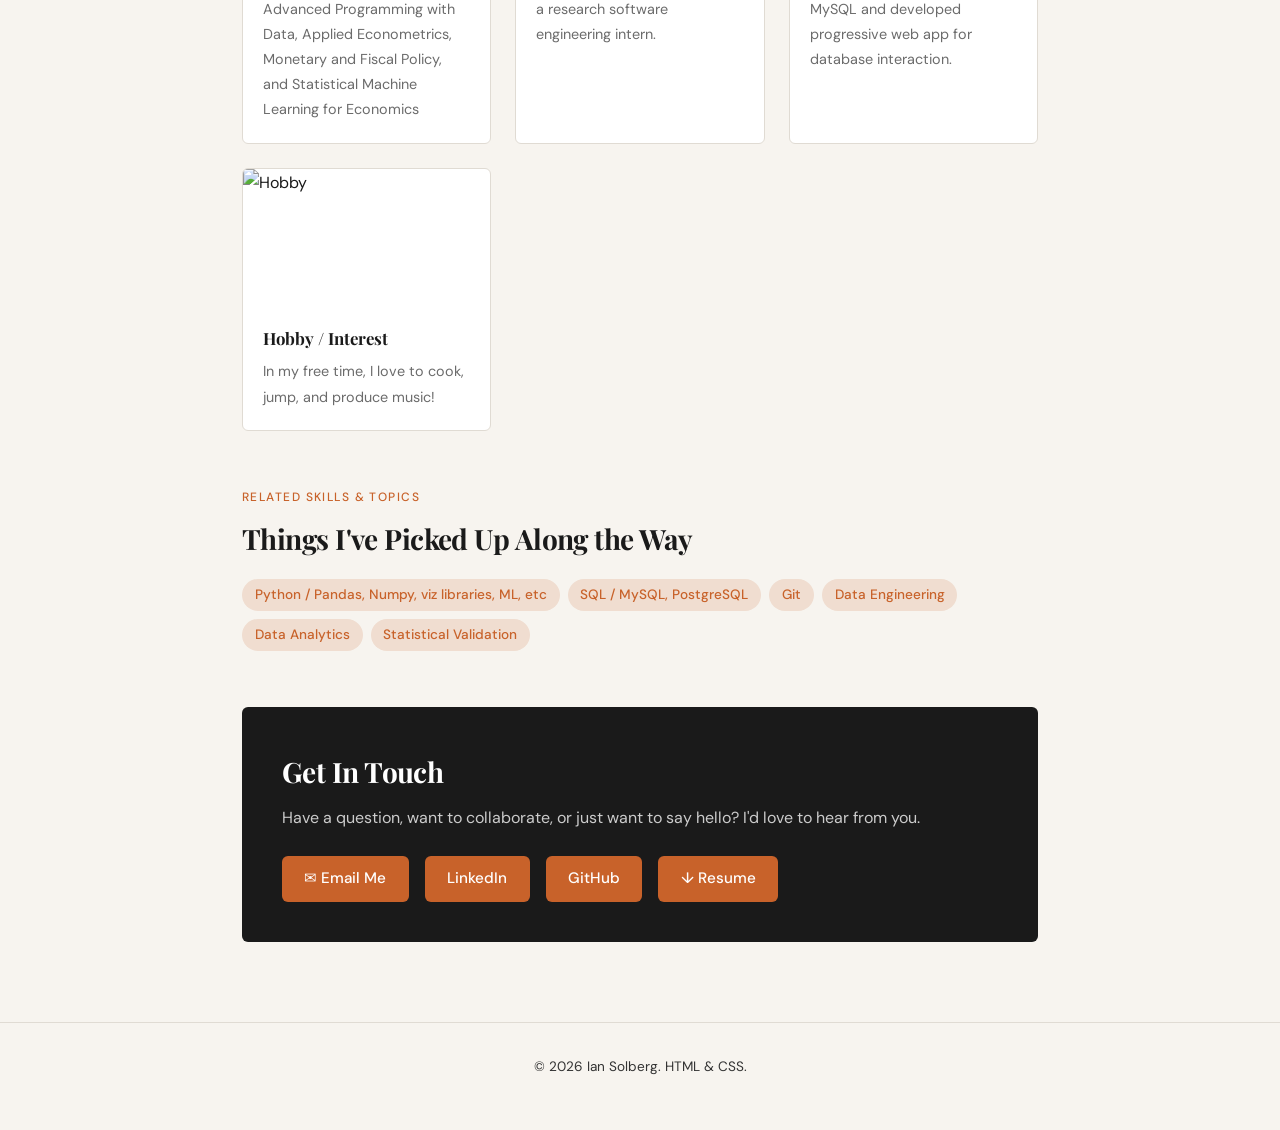
==== commit e8b5d136: "added new changes to webiste" ====
--- a/index.html
+++ b/index.html
@@ -129,7 +129,7 @@
       </p>
       <div class="contact-links">
         <!-- Replace with your real email -->
-        <a class="contact-btn" href="ianspraguesolberg@gmail.com">
+        <a class="contact-btn" href="mailto:ianspraguesolberg@gmail.com">
           ✉ Email Me
         </a>
         <!-- Replace with your real LinkedIn URL -->
@@ -139,6 +139,9 @@
         <!-- Replace with your real GitHub URL -->
         <a class="contact-btn" href="https://github.com/iasolb" target="_blank" rel="noopener">
           GitHub
+        </a>
+        <a class="contact-btn" href="resources/resume.pdf" download="Ian-Solberg_Resume.pdf">
+          ↓ Resume
         </a>
       </div>
     </section>
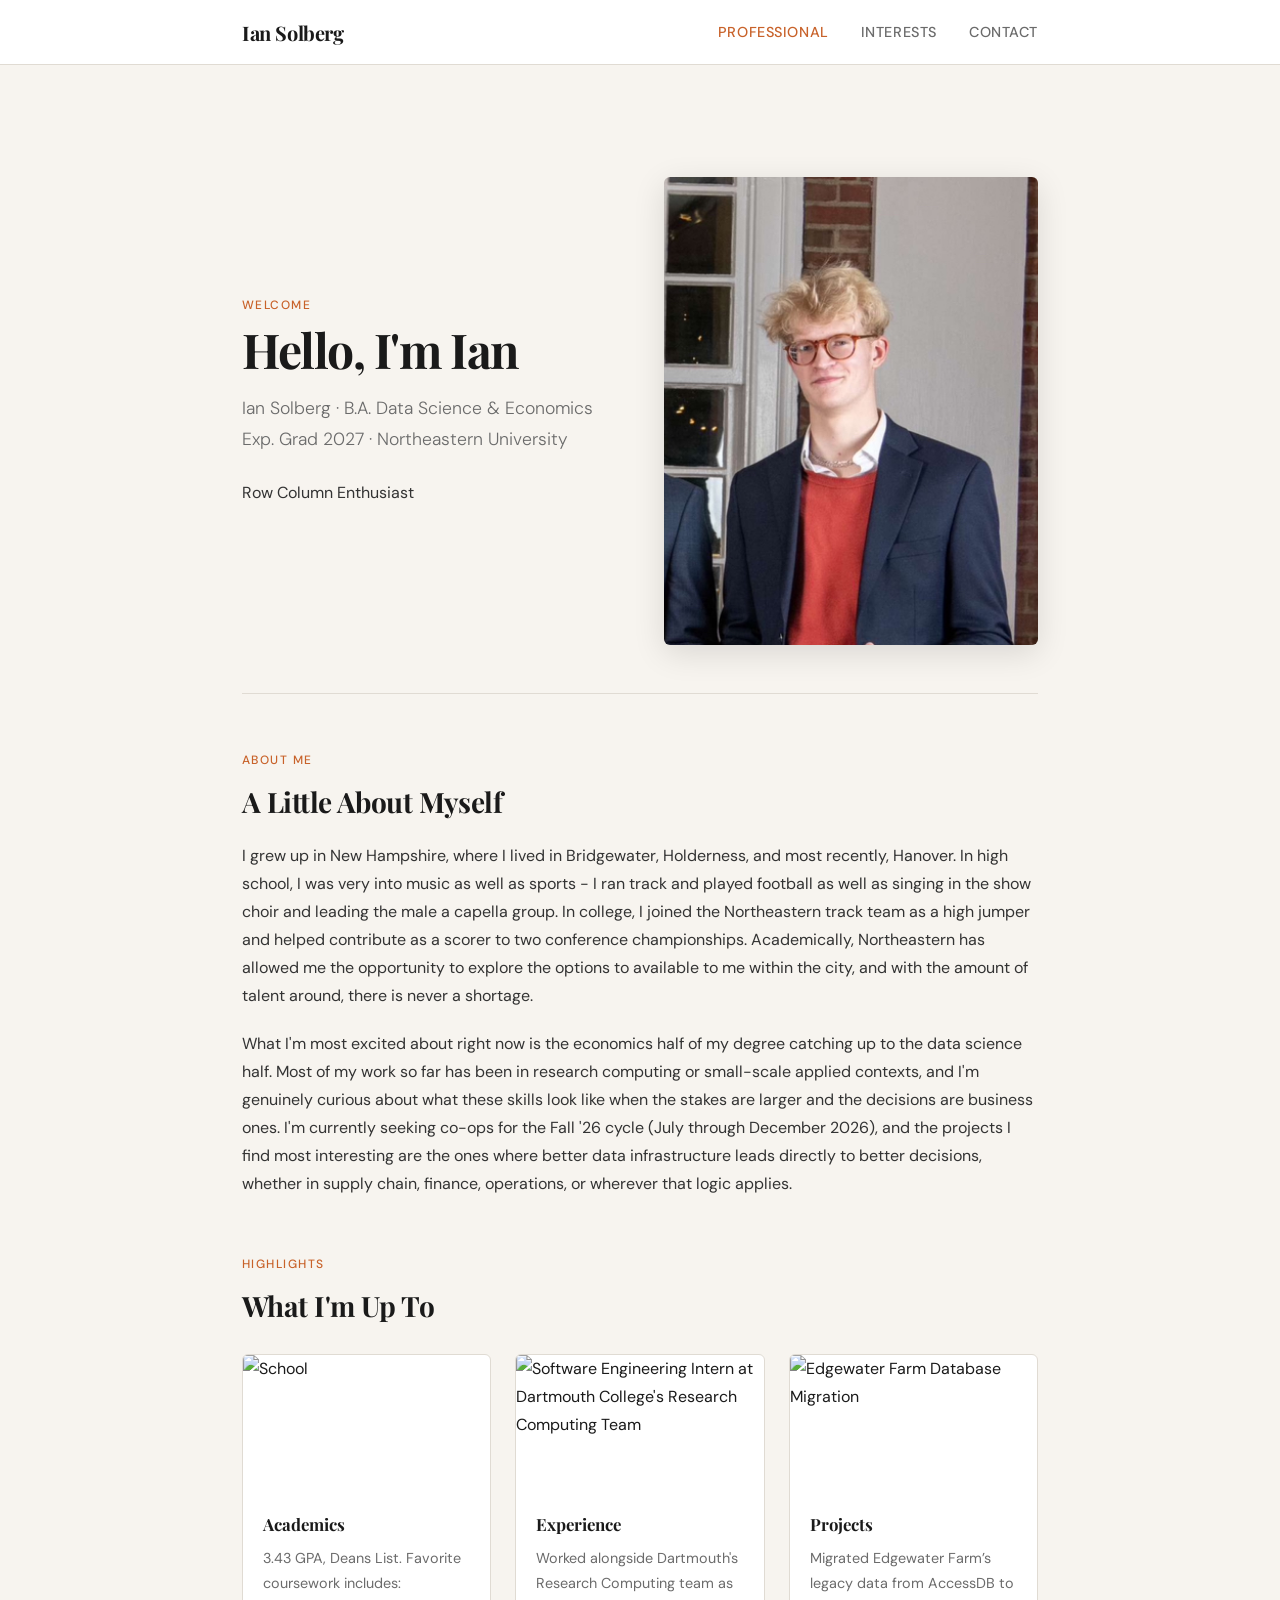
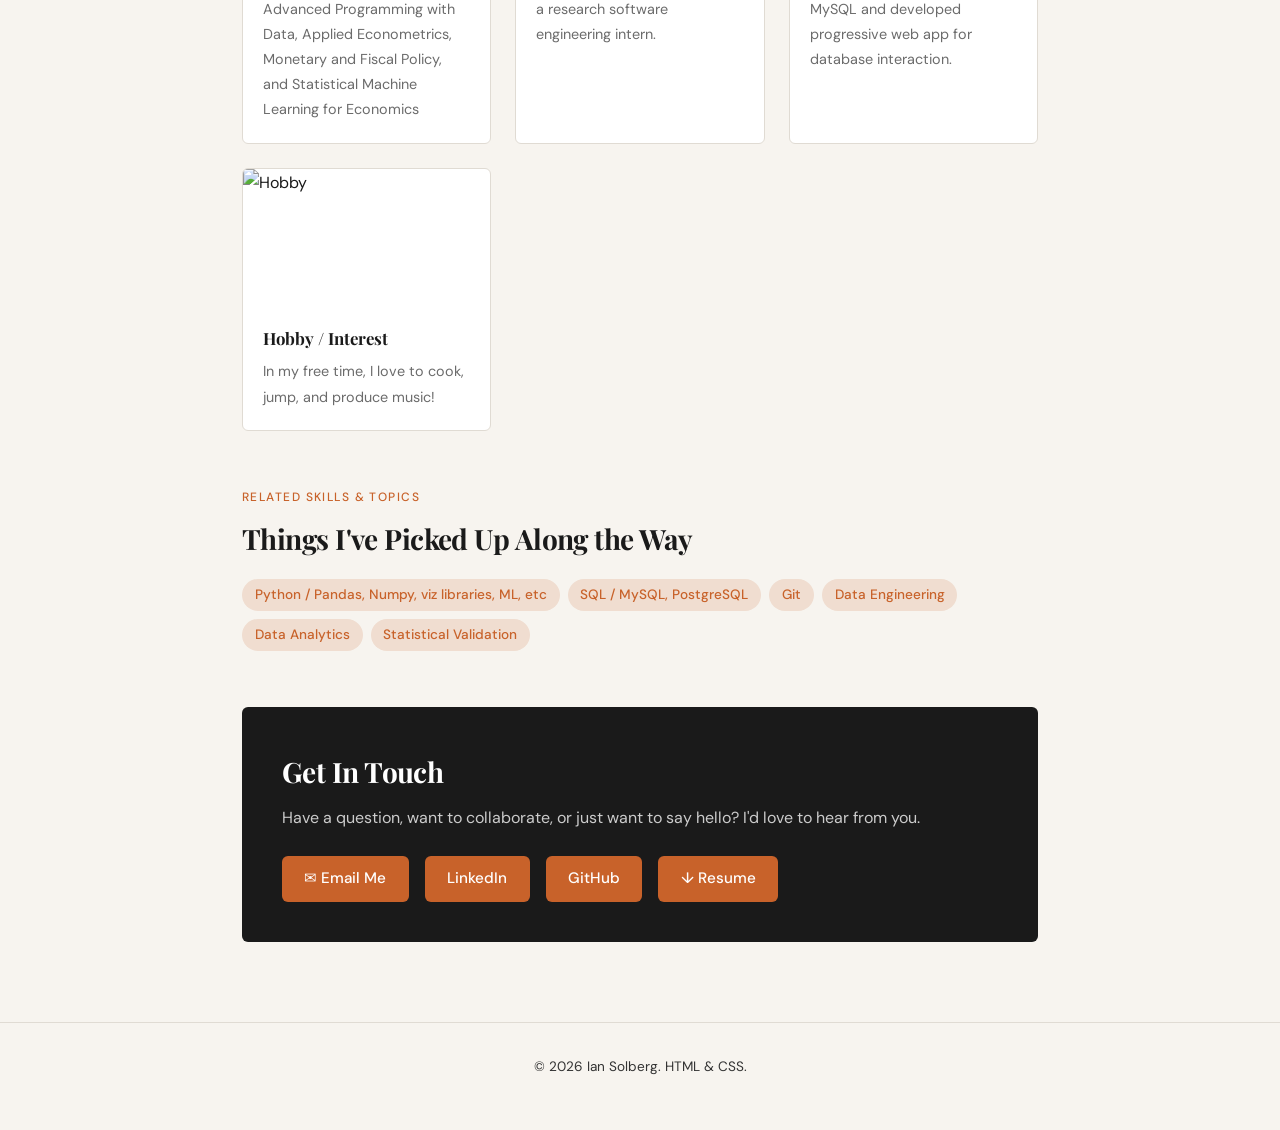
==== commit 6439ba12: "edited writing" ====
--- a/index.html
+++ b/index.html
@@ -56,7 +56,7 @@
         singing in the show choir and leading the male a capella group. In college, I joined the Northeastern
         track team as a high jumper and helped contribute as a scorer to two conference championships. Academically,
         Northeastern has allowed me the opportunity to explore the options to available to me within the city, and with the amount
-        of talent and smart minds around, there is never a shortage.
+        of talent around, there is never a shortage.
       </p>
       <p>
         What I'm most excited about right now is the economics half of my degree catching up to the data science half. Most of my work so far has been in research computing or small-scale applied contexts, and I'm genuinely curious about what these skills look like when the stakes are larger and the decisions are business ones. I'm currently seeking co-ops for the Fall '26 cycle (July through December 2026), and the projects I find most interesting are the ones where better data infrastructure leads directly to better decisions, whether in supply chain, finance, operations, or wherever that logic applies.
